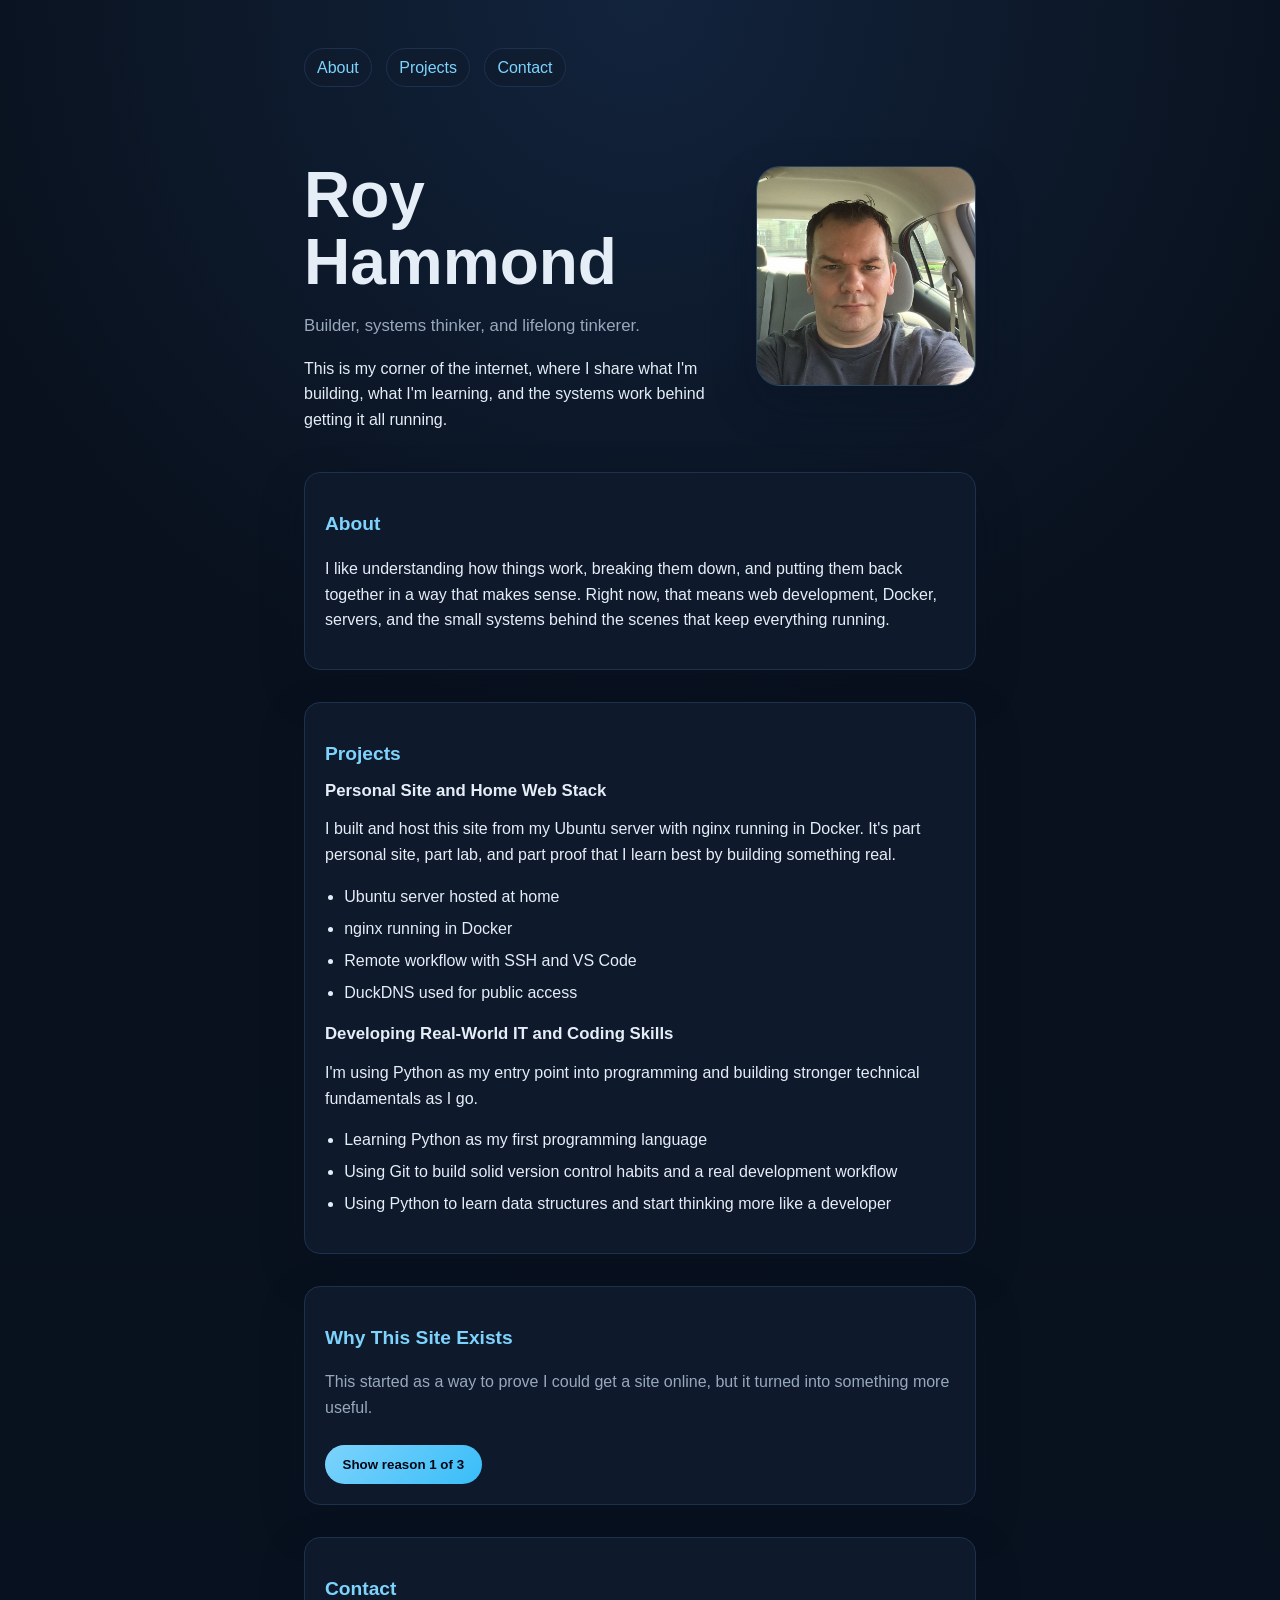
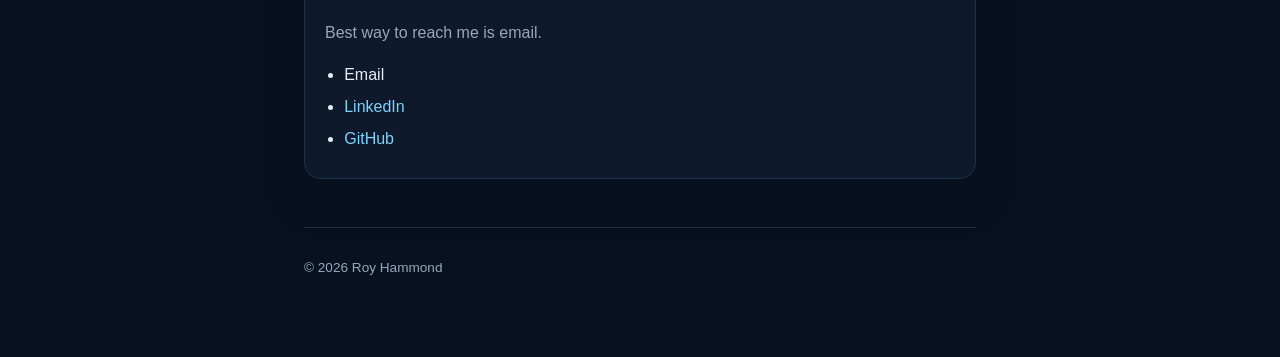
==== index.html @ b9150ea9 "fixed the fix" ====
<!DOCTYPE html>
<html lang="en">

<head>
  <meta charset="UTF-8">
  <title>Roy Hammond</title>
  <meta name="viewport" content="width=device-width, initial-scale=1">
  <link rel="stylesheet" href="style.css">
</head>

<body>
  <main class="container">
    <nav class="site-nav" aria-label="Primary">
      <a href="#about">About</a>
      <a href="#projects">Projects</a>
      <a href="#contact">Contact</a>
    </nav>

    <header class="hero">
      <div class="hero-copy">
        <h1>Roy Hammond</h1>
        <p class="tagline">Builder, systems thinker, and lifelong tinkerer.</p>
        <p class="intro">
          This is my corner of the internet, where I share what I'm building,
          what I'm learning, and the systems work behind getting it all running.
        </p>
      </div>

      <figure class="hero-photo">
        <img src="images/IMG_0006.JPG" alt="Portrait of Roy Hammond">
      </figure>
    </header>

    <section id="about" class="card">
      <h2>About</h2>
      <p>
        I like understanding how things work, breaking them down, and putting them
        back together in a way that makes sense. Right now, that means web development,
        Docker, servers, and the small systems behind the scenes that keep everything running.
      </p>
    </section>

    <section id="projects" class="card">
      <h2>Projects</h2>
      <article class="project-item">
        <h3>Personal Site and Home Web Stack</h3>
        <p>
          I built and host this site from my Ubuntu server with nginx running in Docker.
          It's part personal site, part lab, and part proof that I learn best by building something real.
        </p>
        <ul>
          <li>Ubuntu server hosted at home</li>
          <li>nginx running in Docker</li>
          <li>Remote workflow with SSH and VS Code</li>
          <li>DuckDNS used for public access</li>
        </ul>
      </article>
      <article class="project-item">
        <h3>Developing Real-World IT and Coding Skills</h3>
        <p>
          I'm using Python as my entry point into programming and building stronger technical fundamentals as I go.
        </p>
        <ul>
          <li>Learning Python as my first programming language</li>
          <li>Using Git to build solid version control habits and a real development workflow</li>
          <li>Using Python to learn data structures and start thinking more like a developer</li>
        </ul>
      </article>
    </section>
    <section id="javascript" class="card">
      <h2>Why This Site Exists</h2>
      <p class="muted">
        This started as a way to prove I could get a site online, but it turned into something more useful.
      </p>
      <button id="projectBtn" type="button" aria-expanded="false">Show reason 1 of 3</button>
      <div id="projectOutput" class="project-output" aria-live="polite" hidden>
        <p id="projectTitle" class="project-output-title"></p>
        <p id="projectMessage" class="project-output-message"></p>
      </div>
    </section>

    <section id="contact" class="card">
      <h2>Contact</h2>
      <p class="muted">Best way to reach me is email.</p>
      <ul class="contact-list">
        <li><a href="mailto:nvpdyersburg@gmail.com"></a>Email</li>
        <li><a href="https://www.linkedin.com/in/roy-hammond-a752933b6/" target="_blank" rel="noreferrer">LinkedIn</a></li>
        <li><a href="https://github.com/DJLost12" target="_blank" rel="noreferrer">GitHub</a></li>
      </ul>
    </section>
    <footer>
      <p>&copy; <span id="year"></span> Roy Hammond</p>
    </footer>
  </main>

  <script src="app.js"></script>
</body>

</html>
---- style.css ----
:root {
  --bg: #08111f;
  --panel: #0f1b2d;
  --panel-border: #1d314d;
  --text: #e5edf7;
  --muted: #98a8bd;
  --accent: #7dd3fc;
  --accent-strong: #38bdf8;
  --shadow: rgba(8, 17, 31, 0.35);
}

* {
  box-sizing: border-box;
}

html {
  scroll-behavior: smooth;
}

body {
  margin: 0;
  font-family: "Segoe UI", Tahoma, Geneva, Verdana, sans-serif;
  background:
    radial-gradient(circle at top, #12233c 0%, transparent 35%),
    linear-gradient(180deg, #09111d 0%, var(--bg) 100%);
  color: var(--text);
  line-height: 1.6;
  min-height: 100vh;
}

.container {
  max-width: 720px;
  margin: 0 auto;
  padding: 3rem 1.5rem 4rem;
}

.site-nav {
  display: flex;
  gap: 0.9rem;
  flex-wrap: wrap;
  margin-bottom: 2rem;
}

.site-nav a,
.site-nav a:visited,
.contact-list a,
.contact-list a:visited {
  color: var(--accent);
  text-decoration: none;
}

.site-nav a {
  display: inline-flex;
  align-items: center;
  padding: 0.35rem 0.75rem;
  border: 1px solid var(--panel-border);
  border-radius: 999px;
  background: rgba(15, 27, 45, 0.6);
  transition:
    background-color 0.15s ease,
    border-color 0.15s ease,
    color 0.15s ease,
    transform 0.15s ease,
    box-shadow 0.15s ease;
}

.site-nav a:hover,
.contact-list a:hover {
  color: #b8ecff;
}

.site-nav a:hover {
  background: rgba(23, 40, 65, 0.95);
  border-color: rgba(125, 211, 252, 0.35);
  transform: translateY(-1px);
  box-shadow: 0 8px 18px rgba(8, 17, 31, 0.18);
}

.site-nav a:active {
  transform: translateY(0);
}

header {
  margin-bottom: 2.5rem;
}

.hero {
  display: grid;
  grid-template-columns: minmax(0, 1fr) 220px;
  gap: 1.5rem;
  align-items: center;
}

.hero-copy {
  min-width: 0;
}

h1 {
  font-size: clamp(2.4rem, 6vw, 4rem);
  line-height: 1.05;
  margin-bottom: 0.35rem;
}

.tagline {
  color: var(--muted);
  font-size: 1.05rem;
  margin-bottom: 1rem;
}

.intro {
  max-width: 60ch;
  margin: 0;
}

.hero-photo {
  margin: 0;
  justify-self: end;
}

.hero-photo img {
  display: block;
  width: 220px;
  aspect-ratio: 1 / 1;
  object-fit: cover;
  border-radius: 24px;
  border: 1px solid rgba(125, 211, 252, 0.18);
  box-shadow: 0 18px 40px var(--shadow);
  background: linear-gradient(135deg, rgba(29, 49, 77, 0.85), rgba(15, 27, 45, 0.95));
}

section {
  margin-bottom: 2rem;
}

.card {
  background: rgba(15, 27, 45, 0.88);
  border: 1px solid var(--panel-border);
  border-radius: 16px;
  padding: 1.25rem;
  box-shadow: 0 18px 40px var(--shadow);
}

h2 {
  font-size: 1.2rem;
  margin-bottom: 0.5rem;
  color: var(--accent);
}

h3 {
  margin-top: 0;
  margin-bottom: 0.75rem;
  font-size: 1.05rem;
}

ul {
  padding-left: 1.2rem;
}

.project-item {
  margin-bottom: 1rem;
}

.project-item p {
  margin-top: 0;
}

.contact-list {
  margin: 0;
}

li {
  margin-bottom: 0.4rem;
}

button {
  margin-top: 0.5rem;
  padding: 0.75rem 1.1rem;
  border: none;
  border-radius: 999px;
  background: linear-gradient(135deg, var(--accent) 0%, var(--accent-strong) 100%);
  color: #020617;
  font-weight: bold;
  cursor: pointer;
  transition: transform 0.15s ease, opacity 0.15s ease;
}

button:hover {
  opacity: 0.9;
  transform: translateY(-1px);
}

button:focus-visible {
  outline: 3px solid rgba(125, 211, 252, 0.35);
  outline-offset: 3px;
}

a:focus-visible {
  outline: 3px solid rgba(125, 211, 252, 0.35);
  outline-offset: 3px;
  border-radius: 999px;
}

.muted {
  color: var(--muted);
}

.project-output {
  margin-top: 1rem;
  padding: 1rem;
  border: 1px solid rgba(125, 211, 252, 0.2);
  border-radius: 14px;
  background: rgba(8, 17, 31, 0.55);
}

.project-output[hidden] {
  display: none;
}

.project-output-title {
  margin: 0 0 0.4rem;
  color: var(--accent);
  font-weight: 600;
}

.project-output-message {
  margin: 0;
}

footer {
  margin-top: 3rem;
  font-size: 0.85rem;
  color: var(--muted);
  border-top: 1px solid #1e293b;
  padding-top: 1rem;
}

@media (max-width: 640px) {
  .container {
    padding-inline: 1rem;
  }

  .hero {
    grid-template-columns: 1fr;
  }

  .hero-photo {
    justify-self: start;
  }

  .hero-photo img {
    width: min(220px, 60vw);
  }

  .card {
    padding: 1rem;
  }
}
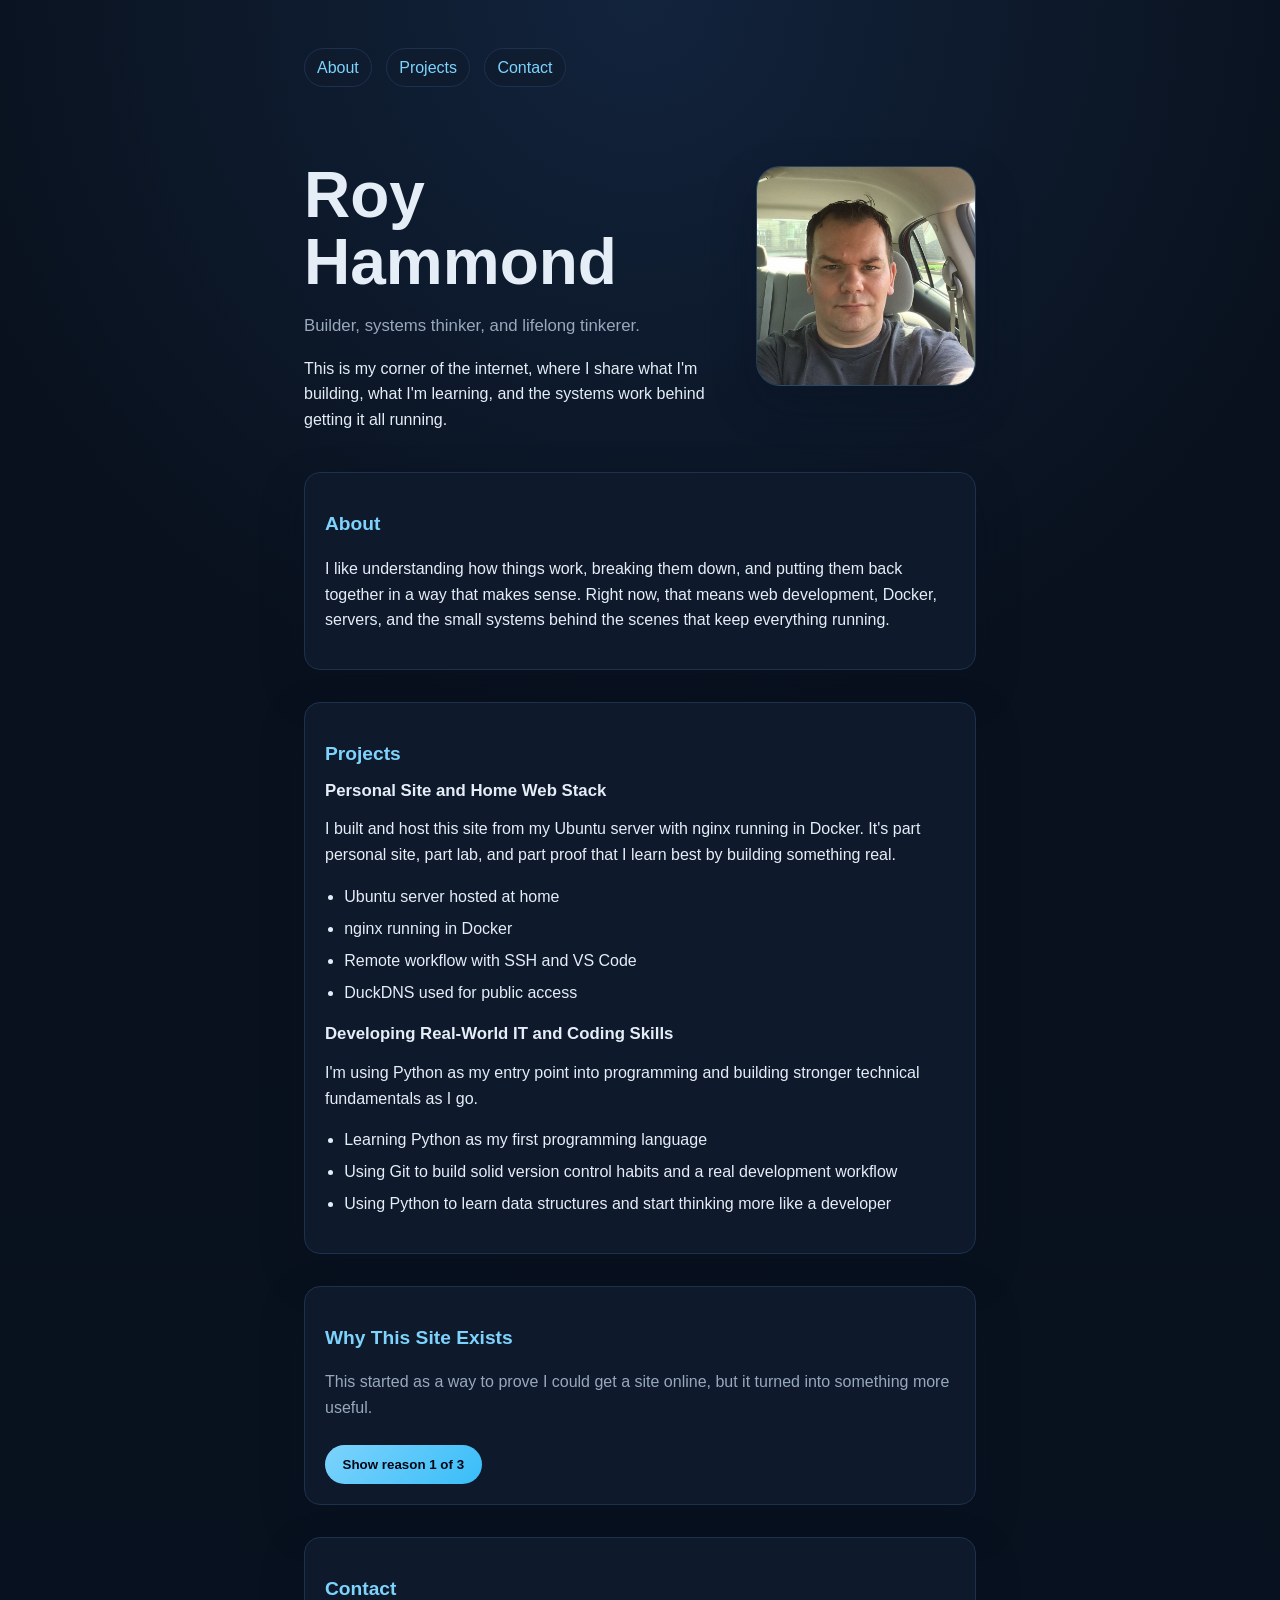
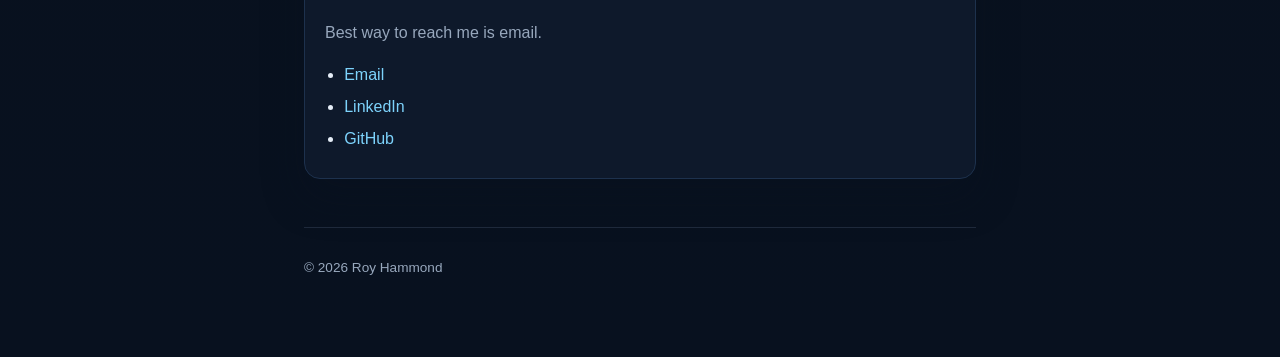
==== commit a19b4e1d: "fixed the fix" ====
--- a/index.html
+++ b/index.html
@@ -83,7 +83,7 @@
       <h2>Contact</h2>
       <p class="muted">Best way to reach me is email.</p>
       <ul class="contact-list">
-        <li><a href="mailto:nvpdyersburg@gmail.com"></a>Email</li>
+        <li><a href="mailto:nvpdyersburg@gmail.com">Email</a></li>
         <li><a href="https://www.linkedin.com/in/roy-hammond-a752933b6/" target="_blank" rel="noreferrer">LinkedIn</a></li>
         <li><a href="https://github.com/DJLost12" target="_blank" rel="noreferrer">GitHub</a></li>
       </ul>
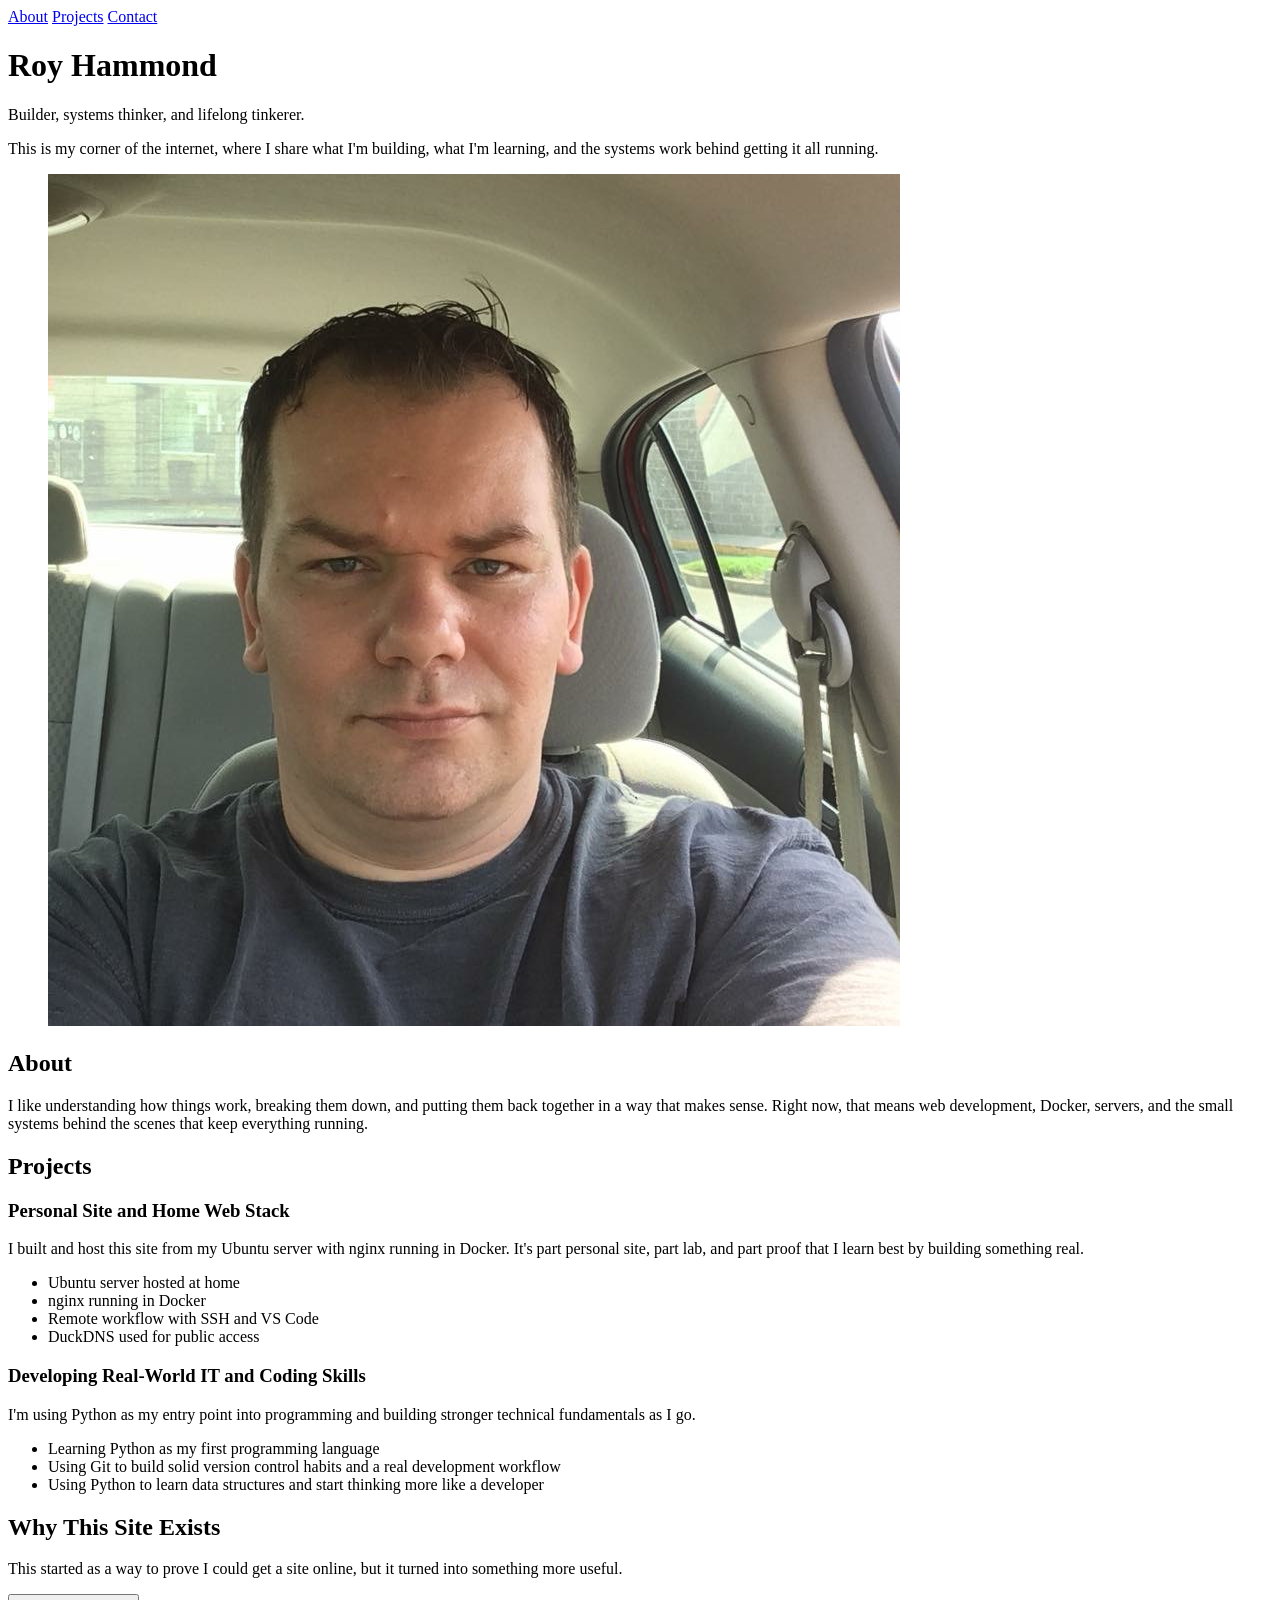
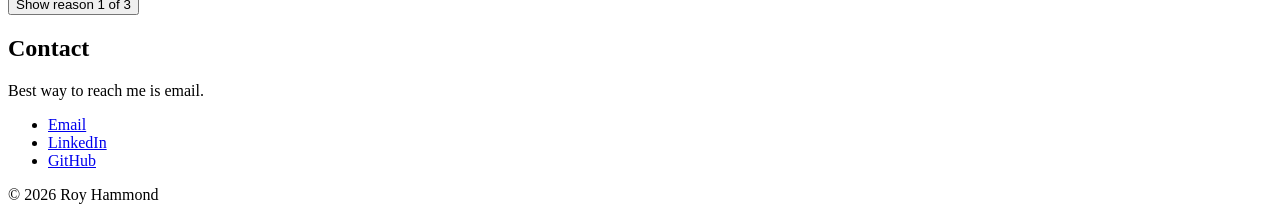
==== commit f367ea02: "Updated meta desc" ====
--- a/index.html
+++ b/index.html
@@ -1,99 +1,94 @@
-<!DOCTYPE html>
+<!doctype html>
 <html lang="en">
+  <head>
+    <meta charset="UTF-8" />
+    <title>Roy Hammond</title>
+    <meta name="viewport" content="width=device-width, initial-scale=1" />
+    <meta name="keywords" content="roy hammond, roy, hammond" />
+    <meta name="author" content="Roy Hammond" />
+    <meta name="description" content="Personal website and portfolio for Roy Hammond. Roy is a self taught and still learning web devloper always looking to learn new things."
+    <link rel="stylesheet" href="style.css" />
+  </head>
 
-<head>
-  <meta charset="UTF-8">
-  <title>Roy Hammond</title>
-  <meta name="viewport" content="width=device-width, initial-scale=1">
-  <link rel="stylesheet" href="style.css">
-</head>
+  <body>
+    <main class="container">
+      <nav class="site-nav" aria-label="Primary">
+        <a href="#about">About</a>
+        <a href="#projects">Projects</a>
+        <a href="#contact">Contact</a>
+      </nav>
 
-<body>
-  <main class="container">
-    <nav class="site-nav" aria-label="Primary">
-      <a href="#about">About</a>
-      <a href="#projects">Projects</a>
-      <a href="#contact">Contact</a>
-    </nav>
+      <header class="hero">
+        <div class="hero-copy">
+          <h1>Roy Hammond</h1>
+          <p class="tagline">Builder, systems thinker, and lifelong tinkerer.</p>
+          <p class="intro">
+            This is my corner of the internet, where I share what I'm building, what I'm learning, and the systems work behind getting it all running.
+          </p>
+        </div>
 
-    <header class="hero">
-      <div class="hero-copy">
-        <h1>Roy Hammond</h1>
-        <p class="tagline">Builder, systems thinker, and lifelong tinkerer.</p>
-        <p class="intro">
-          This is my corner of the internet, where I share what I'm building,
-          what I'm learning, and the systems work behind getting it all running.
+        <figure class="hero-photo">
+          <img src="images/IMG_0006.JPG" alt="Portrait of Roy Hammond" />
+        </figure>
+      </header>
+
+      <section id="about" class="card">
+        <h2>About</h2>
+        <p>
+          I like understanding how things work, breaking them down, and putting them back together in a way that makes sense. Right now, that means
+          web development, Docker, servers, and the small systems behind the scenes that keep everything running.
         </p>
-      </div>
+      </section>
 
-      <figure class="hero-photo">
-        <img src="images/IMG_0006.JPG" alt="Portrait of Roy Hammond">
-      </figure>
-    </header>
+      <section id="projects" class="card">
+        <h2>Projects</h2>
+        <article class="project-item">
+          <h3>Personal Site and Home Web Stack</h3>
+          <p>
+            I built and host this site from my Ubuntu server with nginx running in Docker. It's part personal site, part lab, and part proof that I
+            learn best by building something real.
+          </p>
+          <ul>
+            <li>Ubuntu server hosted at home</li>
+            <li>nginx running in Docker</li>
+            <li>Remote workflow with SSH and VS Code</li>
+            <li>DuckDNS used for public access</li>
+          </ul>
+        </article>
+        <article class="project-item">
+          <h3>Developing Real-World IT and Coding Skills</h3>
+          <p>I'm using Python as my entry point into programming and building stronger technical fundamentals as I go.</p>
+          <ul>
+            <li>Learning Python as my first programming language</li>
+            <li>Using Git to build solid version control habits and a real development workflow</li>
+            <li>Using Python to learn data structures and start thinking more like a developer</li>
+          </ul>
+        </article>
+      </section>
+      <section id="javascript" class="card">
+        <h2>Why This Site Exists</h2>
+        <p class="muted">This started as a way to prove I could get a site online, but it turned into something more useful.</p>
+        <button id="projectBtn" type="button" aria-expanded="false">Show reason 1 of 3</button>
+        <div id="projectOutput" class="project-output" aria-live="polite" hidden>
+          <p id="projectTitle" class="project-output-title"></p>
+          <p id="projectMessage" class="project-output-message"></p>
+        </div>
+      </section>
 
-    <section id="about" class="card">
-      <h2>About</h2>
-      <p>
-        I like understanding how things work, breaking them down, and putting them
-        back together in a way that makes sense. Right now, that means web development,
-        Docker, servers, and the small systems behind the scenes that keep everything running.
-      </p>
-    </section>
+      <section id="contact" class="card">
+        <h2>Contact</h2>
+        <p class="muted">Best way to reach me is email.</p>
+        <ul class="contact-list">
+          <li><a href="mailto:roy@royhammond.cloud">Email</a></li>
+          <li><a href="https://www.linkedin.com/in/roy-hammond-a752933b6/" target="_blank" rel="noreferrer">LinkedIn</a></li>
+          <li><a href="https://github.com/DJLost12" target="_blank" rel="noreferrer">GitHub</a></li>
+        </ul>
+      </section>
+      <footer>
+        <p>&copy; <span id="year"></span> Roy Hammond</p>
+      </footer>
+    </main>
 
-    <section id="projects" class="card">
-      <h2>Projects</h2>
-      <article class="project-item">
-        <h3>Personal Site and Home Web Stack</h3>
-        <p>
-          I built and host this site from my Ubuntu server with nginx running in Docker.
-          It's part personal site, part lab, and part proof that I learn best by building something real.
-        </p>
-        <ul>
-          <li>Ubuntu server hosted at home</li>
-          <li>nginx running in Docker</li>
-          <li>Remote workflow with SSH and VS Code</li>
-          <li>DuckDNS used for public access</li>
-        </ul>
-      </article>
-      <article class="project-item">
-        <h3>Developing Real-World IT and Coding Skills</h3>
-        <p>
-          I'm using Python as my entry point into programming and building stronger technical fundamentals as I go.
-        </p>
-        <ul>
-          <li>Learning Python as my first programming language</li>
-          <li>Using Git to build solid version control habits and a real development workflow</li>
-          <li>Using Python to learn data structures and start thinking more like a developer</li>
-        </ul>
-      </article>
-    </section>
-    <section id="javascript" class="card">
-      <h2>Why This Site Exists</h2>
-      <p class="muted">
-        This started as a way to prove I could get a site online, but it turned into something more useful.
-      </p>
-      <button id="projectBtn" type="button" aria-expanded="false">Show reason 1 of 3</button>
-      <div id="projectOutput" class="project-output" aria-live="polite" hidden>
-        <p id="projectTitle" class="project-output-title"></p>
-        <p id="projectMessage" class="project-output-message"></p>
-      </div>
-    </section>
-
-    <section id="contact" class="card">
-      <h2>Contact</h2>
-      <p class="muted">Best way to reach me is email.</p>
-      <ul class="contact-list">
-        <li><a href="mailto:nvpdyersburg@gmail.com">Email</a></li>
-        <li><a href="https://www.linkedin.com/in/roy-hammond-a752933b6/" target="_blank" rel="noreferrer">LinkedIn</a></li>
-        <li><a href="https://github.com/DJLost12" target="_blank" rel="noreferrer">GitHub</a></li>
-      </ul>
-    </section>
-    <footer>
-      <p>&copy; <span id="year"></span> Roy Hammond</p>
-    </footer>
-  </main>
-
-  <script src="app.js"></script>
-</body>
-
+    <script src="app.js"></script>
+  </body>
 </html>
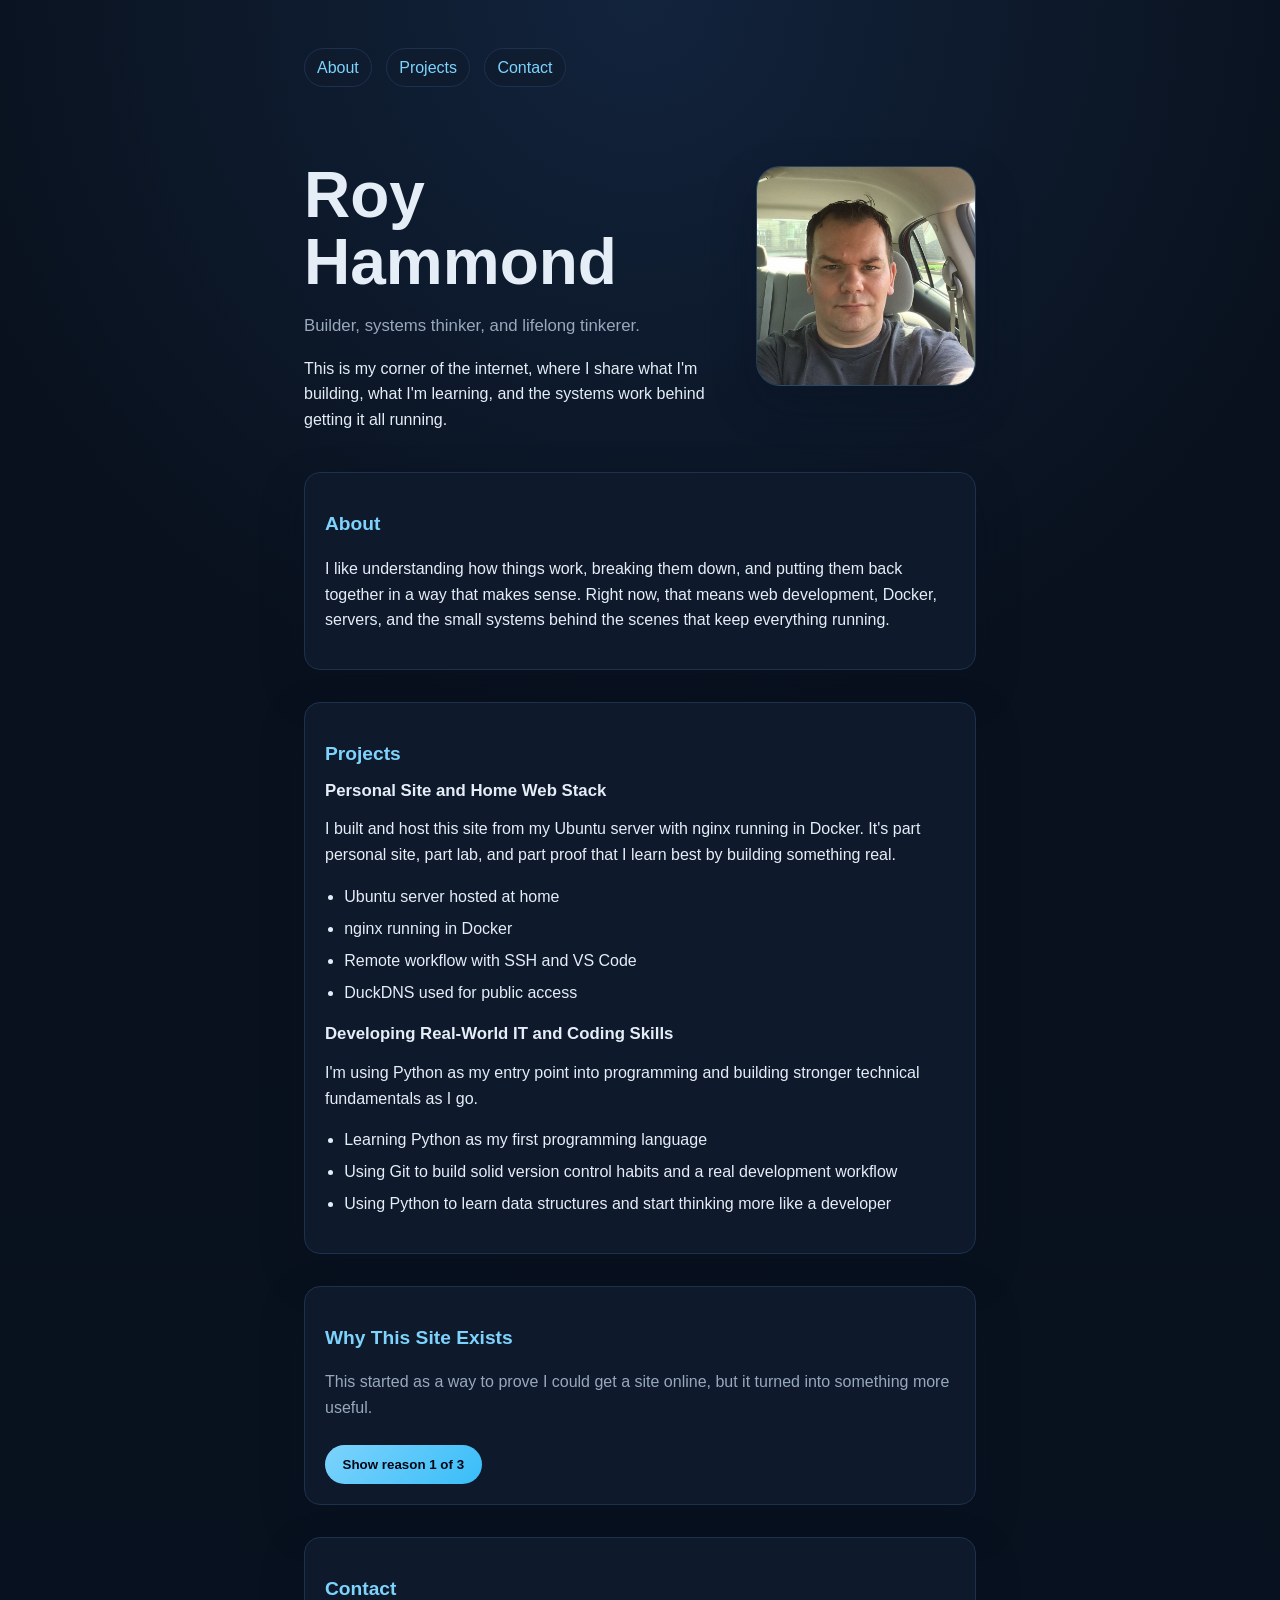
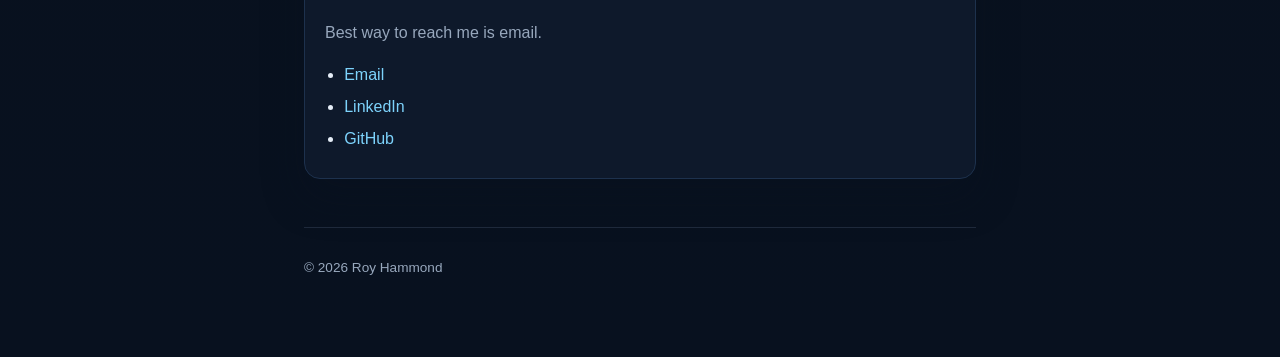
==== commit 219f25e5: "fixed missing formatting" ====
--- a/index.html
+++ b/index.html
@@ -6,7 +6,10 @@
     <meta name="viewport" content="width=device-width, initial-scale=1" />
     <meta name="keywords" content="roy hammond, roy, hammond" />
     <meta name="author" content="Roy Hammond" />
-    <meta name="description" content="Personal website and portfolio for Roy Hammond. Roy is a self taught and still learning web devloper always looking to learn new things."
+    <meta
+      name="description"
+      content="Personal website and portfolio for Roy Hammond. Roy is a self taught and still learning web devloper always looking to learn new things."
+    />
     <link rel="stylesheet" href="style.css" />
   </head>
 
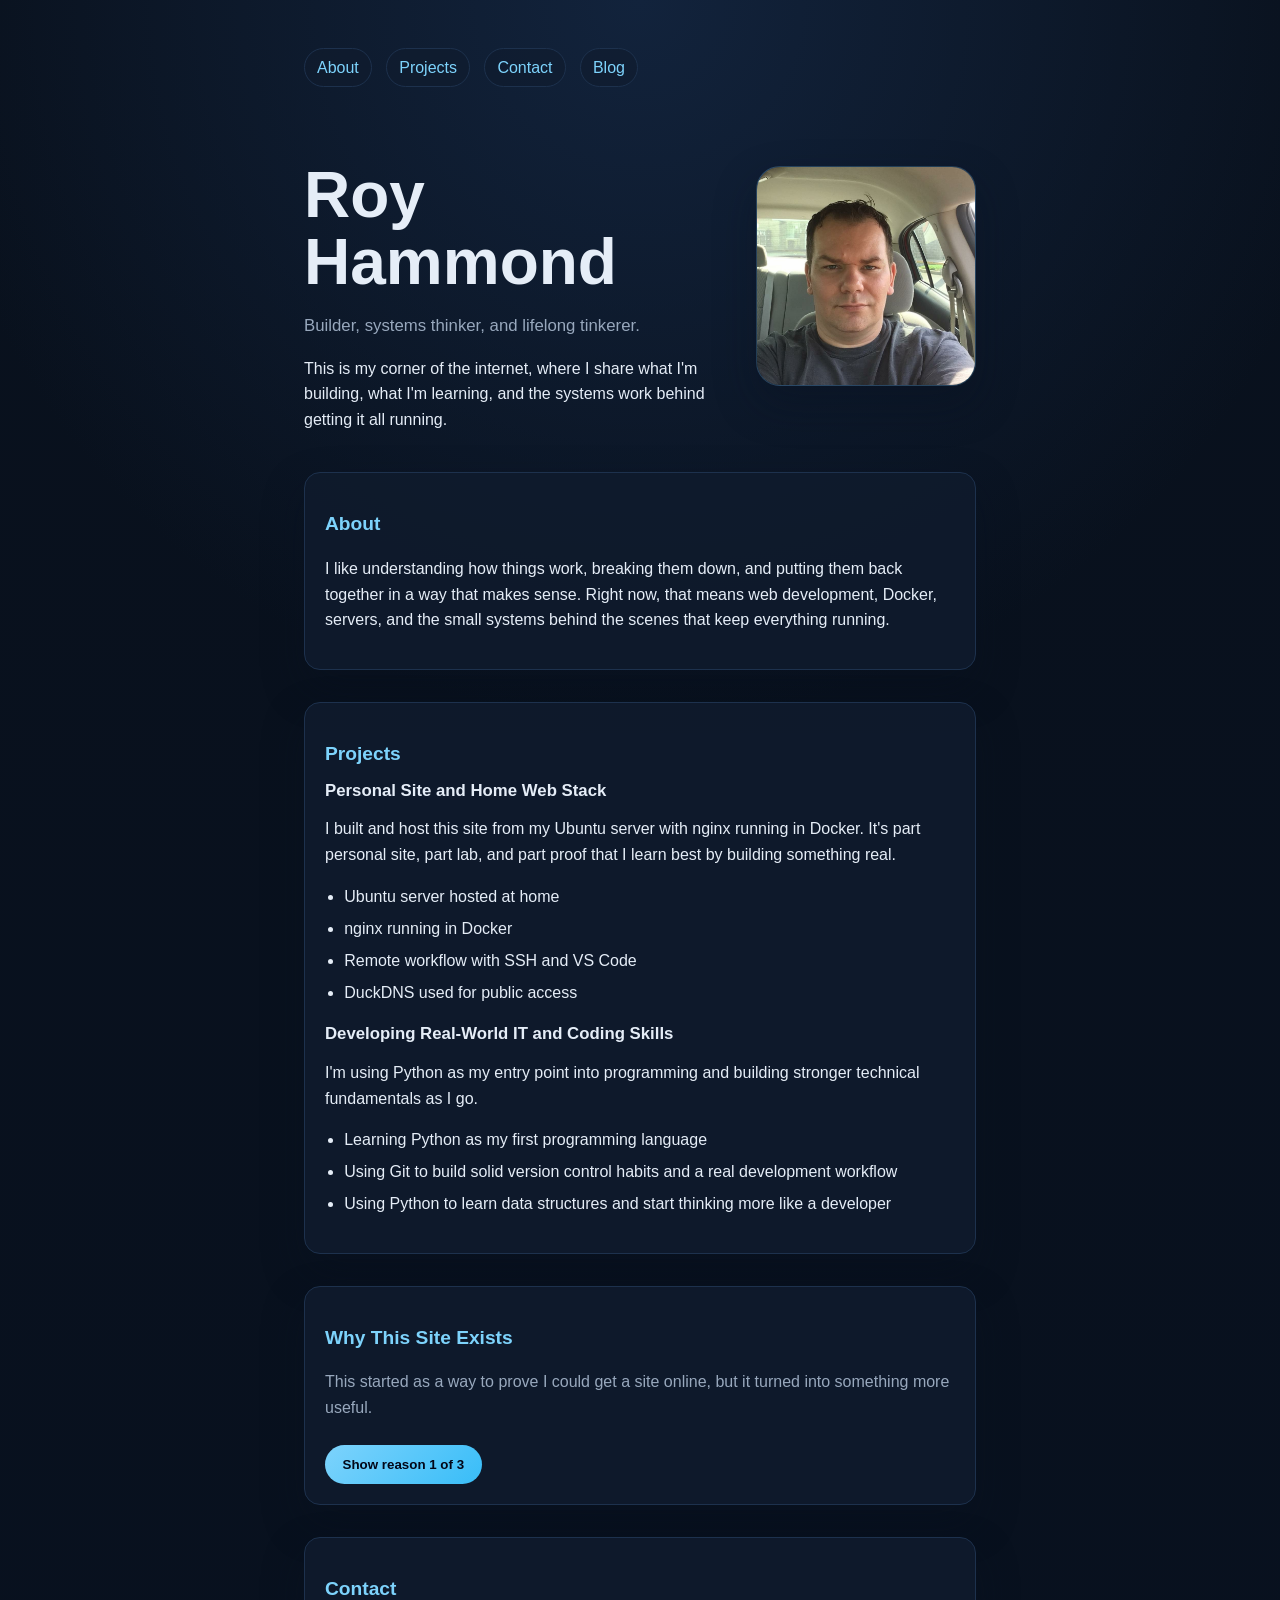
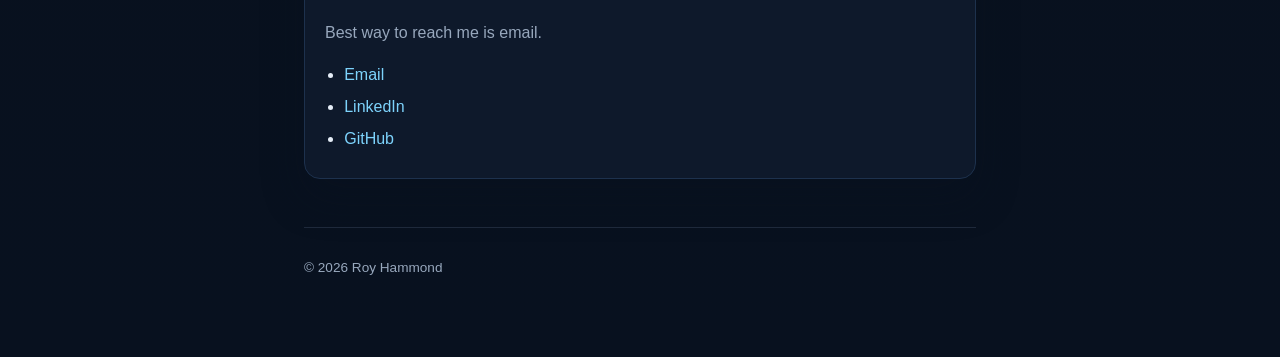
==== commit 5d5135e2: "added blog link" ====
--- a/index.html
+++ b/index.html
@@ -19,6 +19,7 @@
         <a href="#about">About</a>
         <a href="#projects">Projects</a>
         <a href="#contact">Contact</a>
+        <a href="https://wp.anna.royhammond.cloud">Blog</a>
       </nav>
 
       <header class="hero">
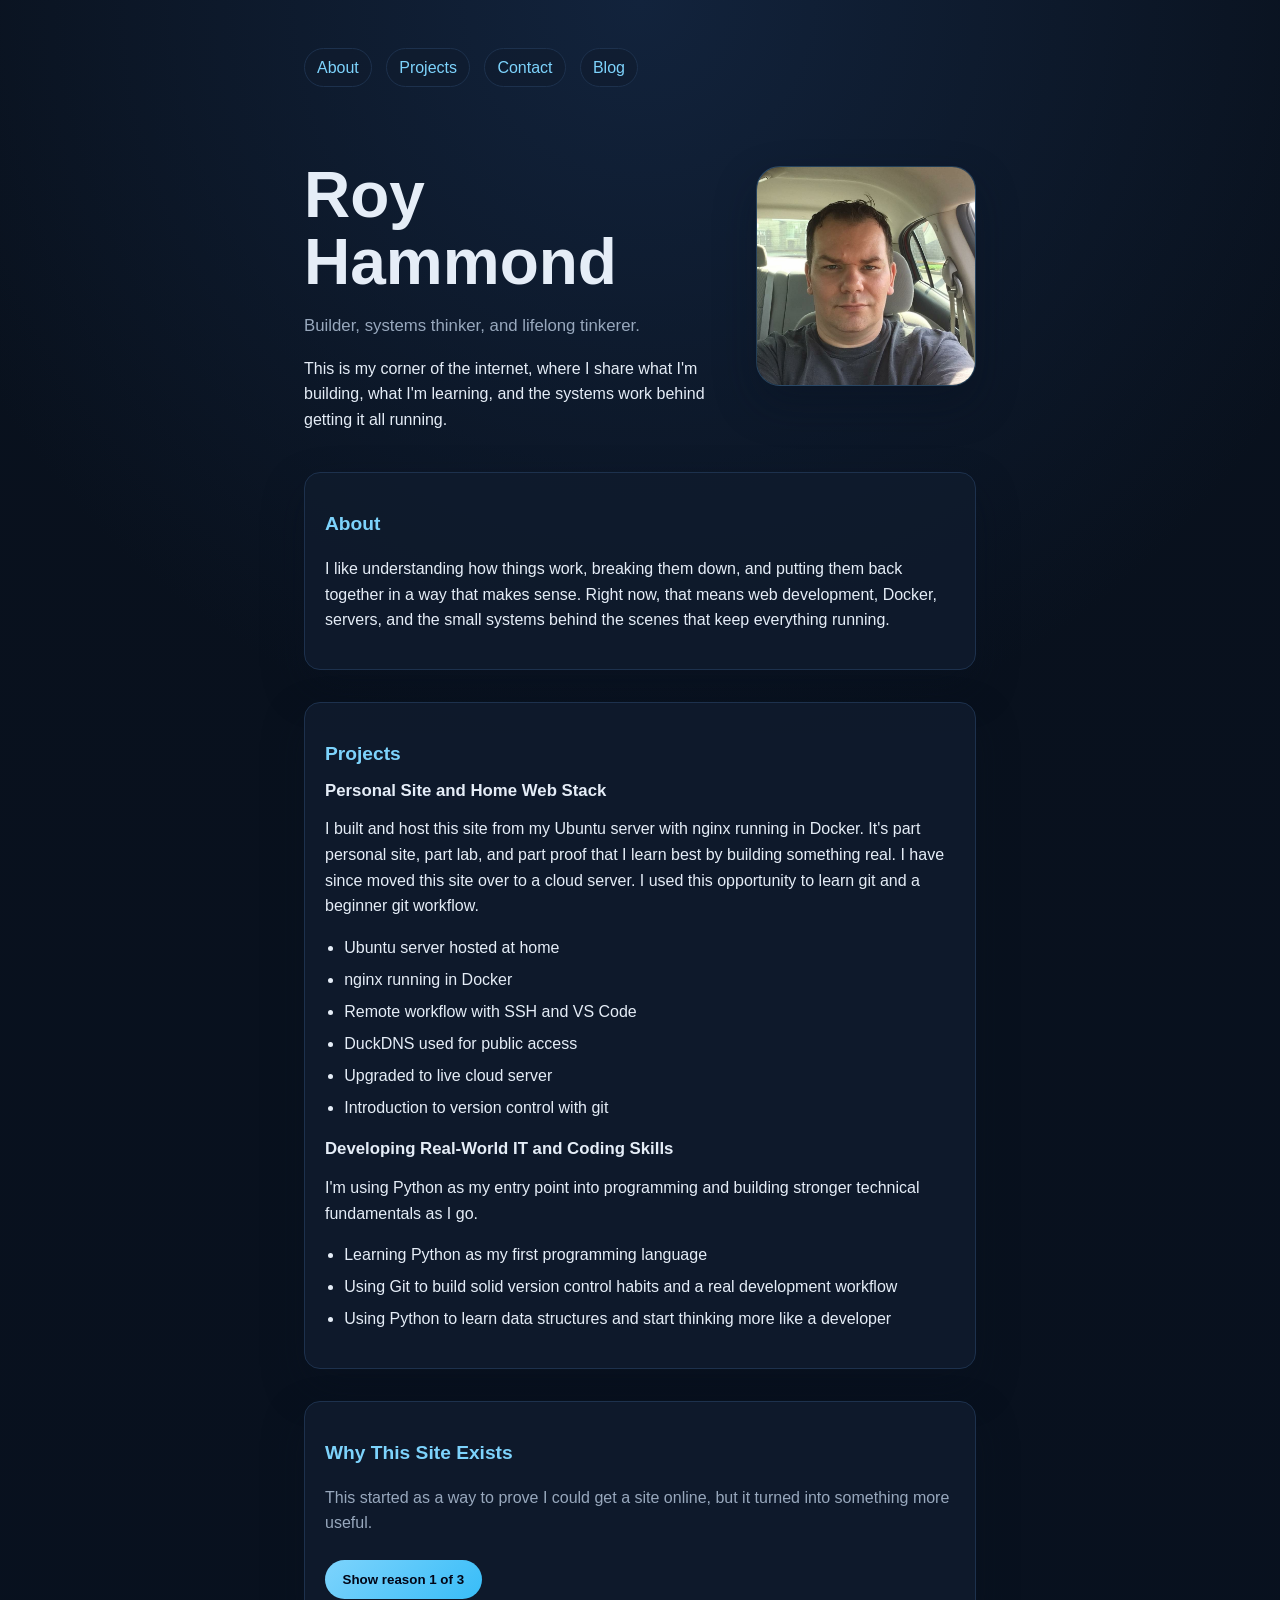
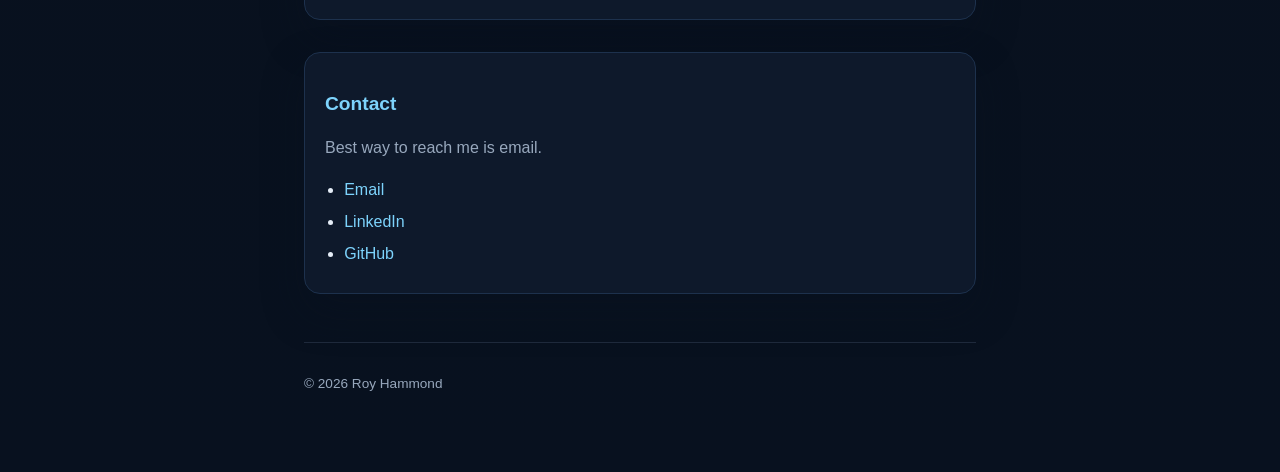
==== commit 41a36250: "Updated main copy" ====
--- a/index.html
+++ b/index.html
@@ -50,13 +50,16 @@
           <h3>Personal Site and Home Web Stack</h3>
           <p>
             I built and host this site from my Ubuntu server with nginx running in Docker. It's part personal site, part lab, and part proof that I
-            learn best by building something real.
+            learn best by building something real. I have since moved this site over to a cloud server. I used this opportunity to learn git and a
+            beginner git workflow.
           </p>
           <ul>
             <li>Ubuntu server hosted at home</li>
             <li>nginx running in Docker</li>
             <li>Remote workflow with SSH and VS Code</li>
             <li>DuckDNS used for public access</li>
+            <li>Upgraded to live cloud server</li>
+            <li>Introduction to version control with git</li>
           </ul>
         </article>
         <article class="project-item">
